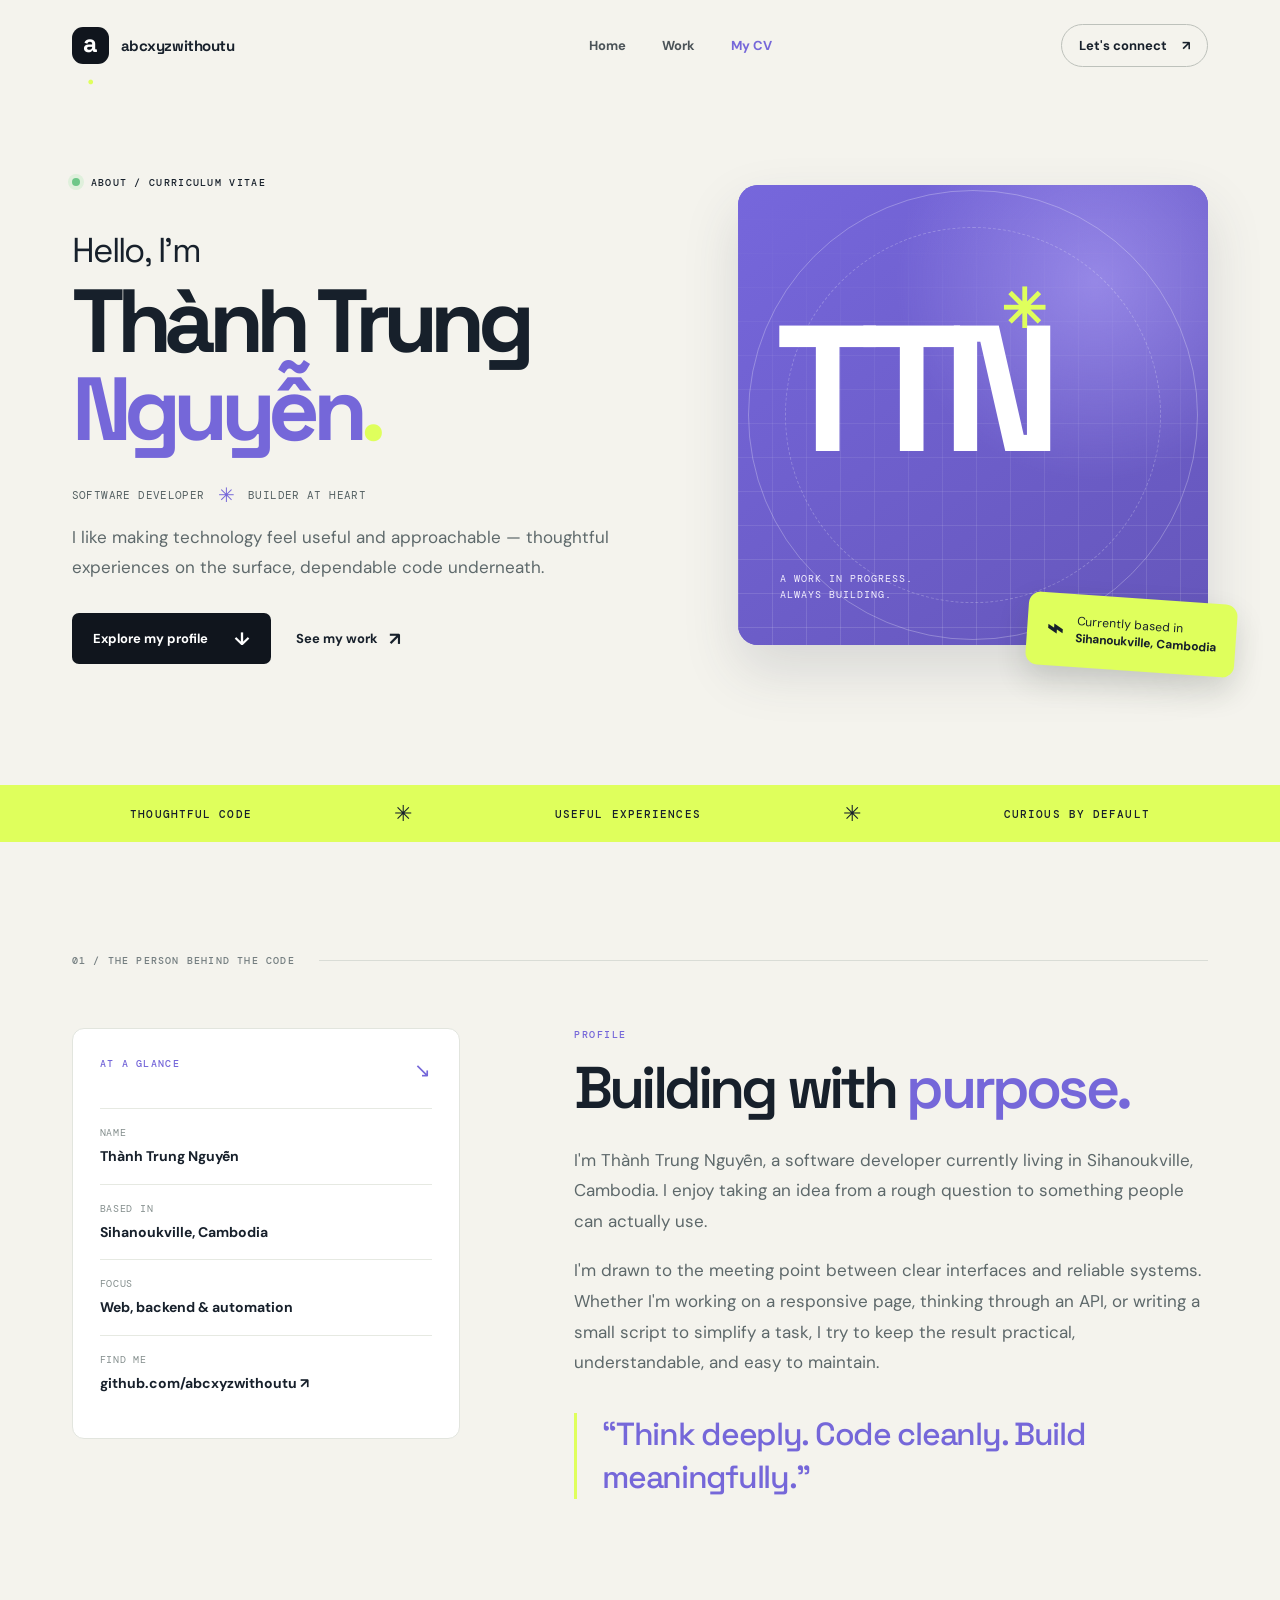
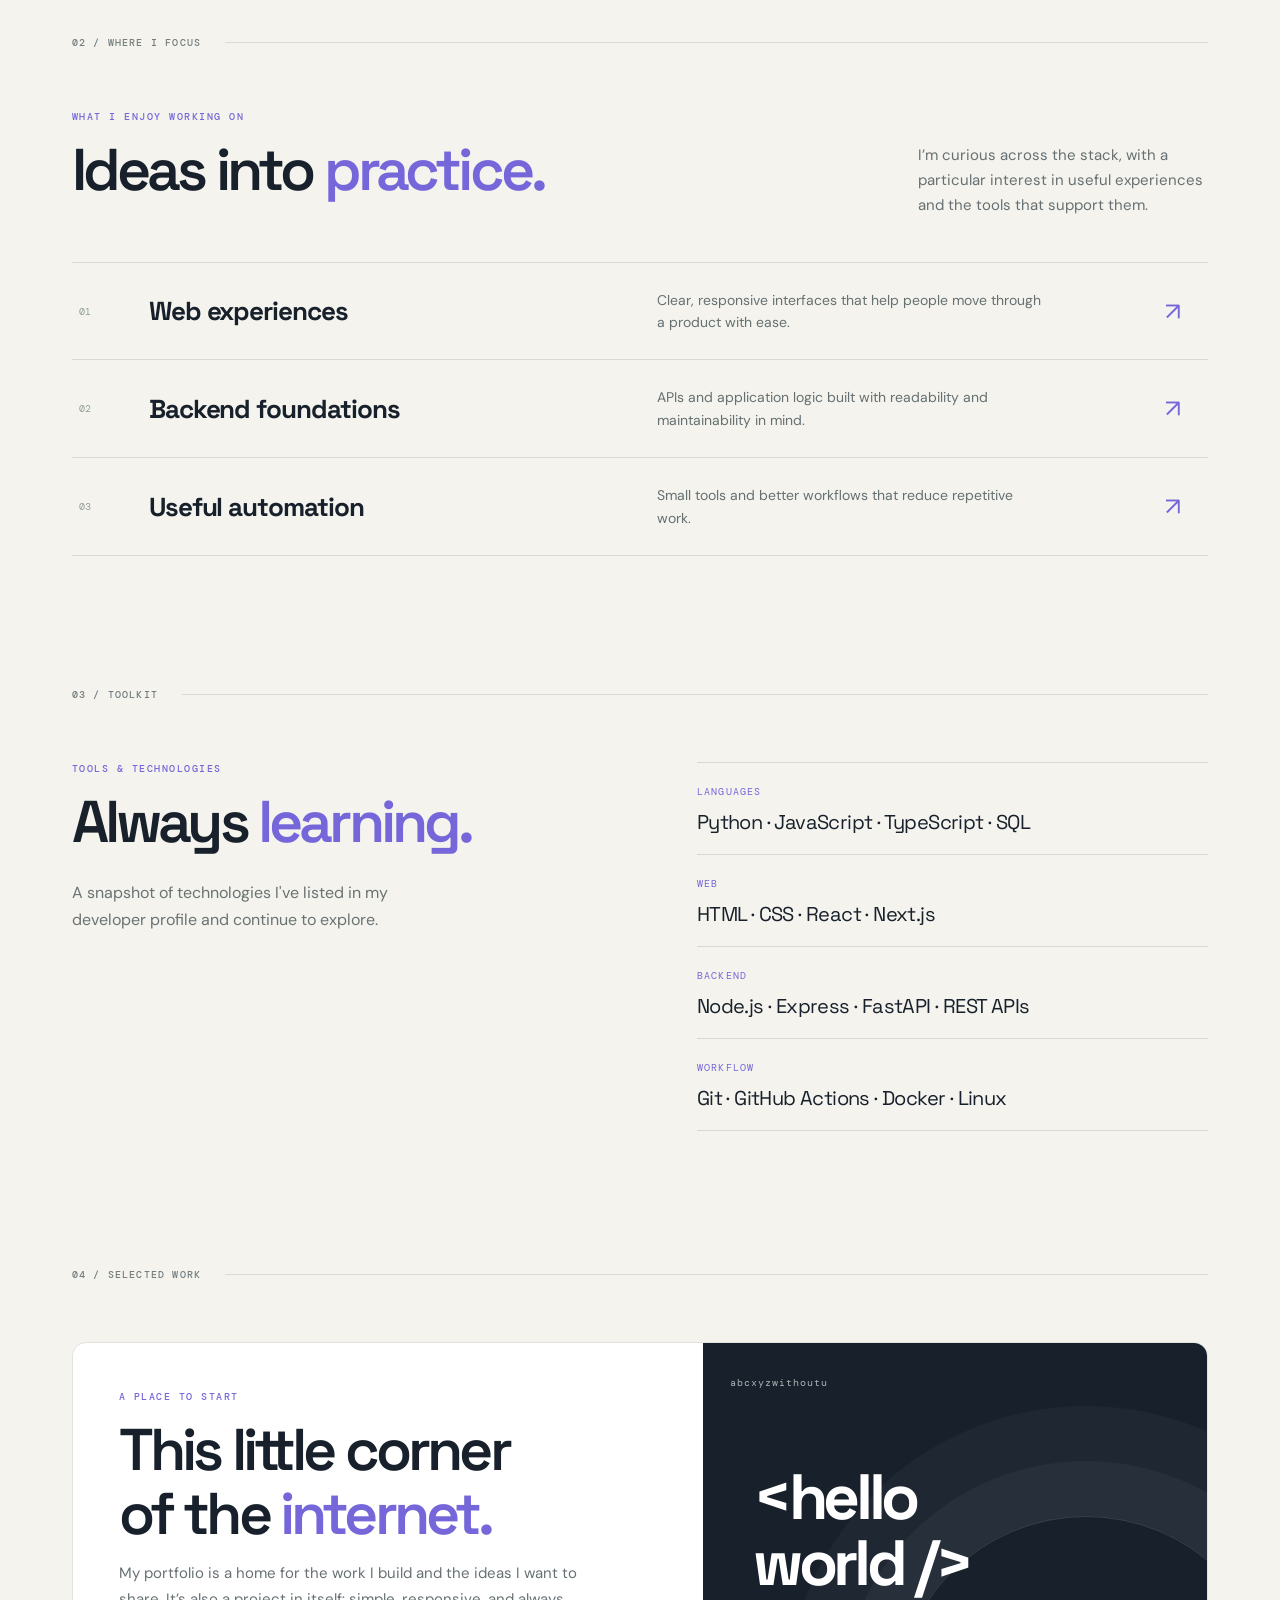
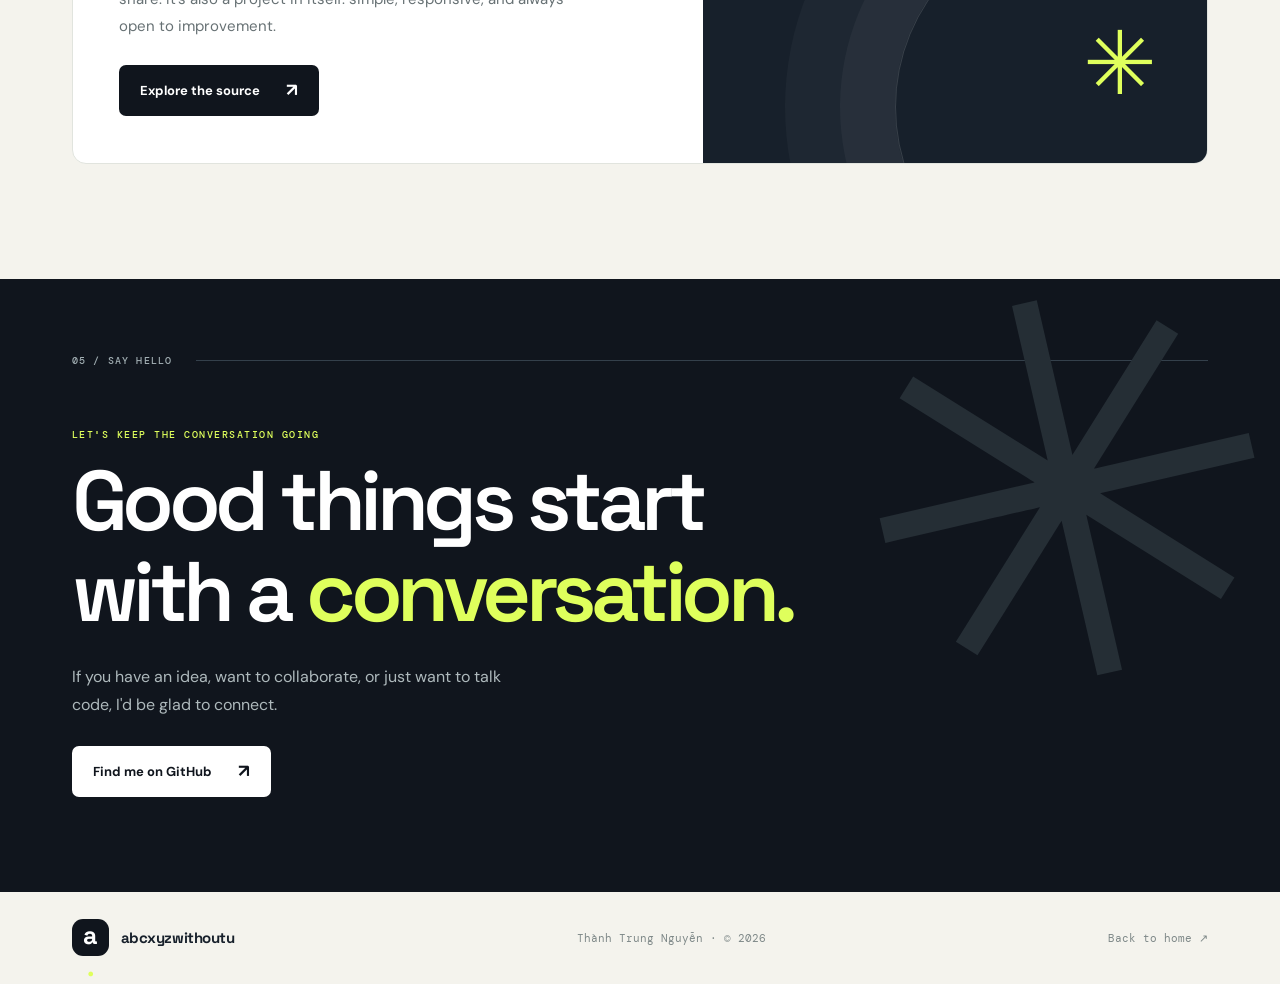
==== cv.html @ fd56ea02 "Add personal CV page for Thanh Trung Nguyen" ====
<!doctype html>
<html lang="en">
<head>
  <meta charset="utf-8">
  <meta name="viewport" content="width=device-width, initial-scale=1">
  <meta name="theme-color" content="#10151d">
  <meta name="description" content="Meet Thành Trung Nguyễn, a software developer based in Sihanoukville, Cambodia. Explore his profile, focus areas, and work.">
  <meta property="og:type" content="profile">
  <meta property="og:title" content="About & CV — Thành Trung Nguyễn">
  <meta property="og:description" content="Software developer based in Sihanoukville, Cambodia. Web, backend, and automation.">
  <meta property="og:url" content="https://abcxyzwithoutu.github.io/cv.html">
  <link rel="canonical" href="https://abcxyzwithoutu.github.io/cv.html">
  <link rel="icon" type="image/svg+xml" href="assets/favicon.svg">
  <link rel="preconnect" href="https://fonts.googleapis.com">
  <link rel="preconnect" href="https://fonts.gstatic.com" crossorigin>
  <link href="https://fonts.googleapis.com/css2?family=DM+Mono:wght@400;500&family=DM+Sans:wght@400;500;600;700&family=Space+Grotesk:wght@400;500;600;700&display=swap" rel="stylesheet">
  <link rel="stylesheet" href="styles.css">
  <title>About & CV — Thành Trung Nguyễn</title>
</head>
<body class="cv-page">
  <a class="skip-link" href="#main">Skip to content</a>
  <div class="page-shell">
    <header class="site-header">
      <a class="brand" href="index.html" aria-label="abcxyzwithoutu, back to home"><span class="brand-mark">a<span>.</span></span><span class="brand-name">abcxyzwithoutu</span></a>
      <nav class="desktop-nav" aria-label="Main navigation"><a href="index.html">Home</a><a href="index.html#work">Work</a><a href="cv.html" aria-current="page">My CV</a></nav>
      <a class="header-contact" href="https://github.com/abcxyzwithoutu" target="_blank" rel="noopener noreferrer">Let's connect <span aria-hidden="true">↗</span></a>
      <button class="menu-toggle" type="button" aria-label="Open menu" aria-expanded="false" aria-controls="mobile-nav"><span></span><span></span></button>
    </header>
    <nav class="mobile-nav" id="mobile-nav" aria-label="Mobile navigation" hidden><a href="index.html">Home</a><a href="index.html#work">Work</a><a href="cv.html" aria-current="page">My CV</a><a href="https://github.com/abcxyzwithoutu" target="_blank" rel="noopener noreferrer">GitHub ↗</a></nav>
    <main id="main">
      <section class="cv-hero" aria-labelledby="cv-title">
        <div class="cv-hero-inner">
          <div class="cv-intro">
            <p class="eyebrow"><span class="status-dot" aria-hidden="true"></span> ABOUT / CURRICULUM VITAE</p>
            <p class="cv-greeting">Hello, I'm</p>
            <h1 id="cv-title">Thành Trung<br><span>Nguyễn<span class="cv-period">.</span></span></h1>
            <p class="cv-role">Software developer <span aria-hidden="true">✳</span> Builder at heart</p>
            <p class="cv-lead">I like making technology feel useful and approachable — thoughtful experiences on the surface, dependable code underneath.</p>
            <div class="cv-hero-actions"><a class="button button-primary" href="#profile">Explore my profile <span aria-hidden="true">↓</span></a><a class="text-link" href="index.html#work">See my work <span aria-hidden="true">↗</span></a></div>
          </div>
          <div class="cv-portrait" aria-label="Graphic portrait card for Thành Trung Nguyễn" role="img">
            <div class="cv-portrait-grid"></div>
            <span class="cv-portrait-orbit"></span>
            <span class="cv-portrait-monogram">TTN<span>✳</span></span>
            <span class="cv-portrait-note">A WORK IN PROGRESS.<br>ALWAYS BUILDING.</span>
            <div class="cv-location-card"><span class="cv-location-pin" aria-hidden="true">⌁</span><span>Currently based in<br><strong>Sihanoukville, Cambodia</strong></span></div>
          </div>
        </div>
      </section>
      <div class="cv-strip"><span>THOUGHTFUL CODE</span><b>✳</b><span>USEFUL EXPERIENCES</span><b>✳</b><span>CURIOUS BY DEFAULT</span></div>
      <section class="cv-content section-wrap" id="profile">
        <div class="section-label"><span>01 / THE PERSON BEHIND THE CODE</span><span class="section-label-line"></span></div>
        <div class="cv-content-grid">
          <aside class="cv-sidebar" aria-label="Quick details">
            <div class="cv-sidebar-heading">AT A GLANCE <span>↘</span></div>
            <dl>
              <div><dt>Name</dt><dd>Thành Trung Nguyễn</dd></div>
              <div><dt>Based in</dt><dd>Sihanoukville, Cambodia</dd></div>
              <div><dt>Focus</dt><dd>Web, backend &amp; automation</dd></div>
              <div><dt>Find me</dt><dd><a href="https://github.com/abcxyzwithoutu" target="_blank" rel="noopener noreferrer">github.com/abcxyzwithoutu ↗</a></dd></div>
            </dl>
          </aside>
          <div class="cv-main">
            <p class="section-kicker">PROFILE</p>
            <h2>Building with <em>purpose.</em></h2>
            <p>I'm Thành Trung Nguyễn, a software developer currently living in Sihanoukville, Cambodia. I enjoy taking an idea from a rough question to something people can actually use.</p>
            <p>I'm drawn to the meeting point between clear interfaces and reliable systems. Whether I'm working on a responsive page, thinking through an API, or writing a small script to simplify a task, I try to keep the result practical, understandable, and easy to maintain.</p>
            <blockquote>“Think deeply. Code cleanly. Build meaningfully.”</blockquote>
          </div>
        </div>
      </section>
      <section class="cv-expertise section-wrap" aria-labelledby="cv-expertise-title">
        <div class="section-label"><span>02 / WHERE I FOCUS</span><span class="section-label-line"></span></div>
        <div class="cv-section-title"><div><p class="section-kicker">WHAT I ENJOY WORKING ON</p><h2 id="cv-expertise-title">Ideas into <em>practice.</em></h2></div><p>I’m curious across the stack, with a particular interest in useful experiences and the tools that support them.</p></div>
        <div class="cv-expertise-list">
          <div class="cv-expertise-row"><span class="cv-row-number">01</span><h3>Web experiences</h3><p>Clear, responsive interfaces that help people move through a product with ease.</p><span class="cv-row-icon" aria-hidden="true">↗</span></div>
          <div class="cv-expertise-row"><span class="cv-row-number">02</span><h3>Backend foundations</h3><p>APIs and application logic built with readability and maintainability in mind.</p><span class="cv-row-icon" aria-hidden="true">↗</span></div>
          <div class="cv-expertise-row"><span class="cv-row-number">03</span><h3>Useful automation</h3><p>Small tools and better workflows that reduce repetitive work.</p><span class="cv-row-icon" aria-hidden="true">↗</span></div>
        </div>
      </section>
      <section class="cv-toolkit section-wrap" aria-labelledby="cv-toolkit-title">
        <div class="section-label"><span>03 / TOOLKIT</span><span class="section-label-line"></span></div>
        <div class="cv-toolkit-grid"><div><p class="section-kicker">TOOLS & TECHNOLOGIES</p><h2 id="cv-toolkit-title">Always <em>learning.</em></h2><p class="cv-toolkit-intro">A snapshot of technologies I've listed in my developer profile and continue to explore.</p></div><div class="cv-tool-list"><div><span>LANGUAGES</span><p>Python · JavaScript · TypeScript · SQL</p></div><div><span>WEB</span><p>HTML · CSS · React · Next.js</p></div><div><span>BACKEND</span><p>Node.js · Express · FastAPI · REST APIs</p></div><div><span>WORKFLOW</span><p>Git · GitHub Actions · Docker · Linux</p></div></div></div>
      </section>
      <section class="cv-project section-wrap" aria-labelledby="cv-project-title">
        <div class="section-label"><span>04 / SELECTED WORK</span><span class="section-label-line"></span></div>
        <div class="cv-project-panel"><div><p class="section-kicker">A PLACE TO START</p><h2 id="cv-project-title">This little corner<br>of the <em>internet.</em></h2><p>My portfolio is a home for the work I build and the ideas I want to share. It’s also a project in itself: simple, responsive, and always open to improvement.</p><a class="button button-primary" href="https://github.com/abcxyzwithoutu/abcxyzwithoutu.github.io" target="_blank" rel="noopener noreferrer">Explore the source <span aria-hidden="true">↗</span></a></div><div class="cv-project-art" aria-hidden="true"><span>abcxyzwithoutu</span><strong>&lt;hello<br>world /&gt;</strong><i>✳</i></div></div>
      </section>
      <section class="contact" id="contact" aria-labelledby="contact-title"><div class="contact-inner"><div class="section-label"><span>05 / SAY HELLO</span><span class="section-label-line"></span></div><p class="section-kicker">LET'S KEEP THE CONVERSATION GOING</p><h2 id="contact-title">Good things start<br>with a <em>conversation.</em></h2><p>If you have an idea, want to collaborate, or just want to talk code, I'd be glad to connect.</p><a class="button button-light" href="https://github.com/abcxyzwithoutu" target="_blank" rel="noopener noreferrer">Find me on GitHub <span aria-hidden="true">↗</span></a><span class="contact-decoration" aria-hidden="true">✳</span></div></section>
    </main>
    <footer class="site-footer"><a class="brand" href="index.html"><span class="brand-mark">a<span>.</span></span><span class="brand-name">abcxyzwithoutu</span></a><span>Thành Trung Nguyễn · © <span id="year">2026</span></span><a href="index.html">Back to home ↗</a></footer>
  </div>
  <script src="script.js"></script>
</body>
</html>
---- styles.css ----
:root{--bg:#f4f3ed;--ink:#17202b;--muted:#626a70;--line:#d9dcd6;--lime:#dfff5c;--violet:#7567d9;--dark:#10151d;--sans:'DM Sans',sans-serif;--display:'Space Grotesk',sans-serif;--mono:'DM Mono',monospace}
*{box-sizing:border-box}html{scroll-behavior:smooth}body{margin:0;background:var(--bg);color:var(--ink);font-family:var(--sans);-webkit-font-smoothing:antialiased}a{color:inherit;text-decoration:none}button{font:inherit}::selection{background:var(--lime);color:var(--dark)}.skip-link{position:absolute;top:-80px;left:20px;background:var(--lime);padding:12px 18px;z-index:20}.skip-link:focus{top:12px}.page-shell{overflow:hidden}
.site-header,.site-footer{max-width:1440px;margin:auto;padding:0 5.6%;display:flex;align-items:center;justify-content:space-between}.site-header{height:90px;position:relative;z-index:10}.brand{display:inline-flex;gap:12px;align-items:center;font-family:var(--display);font-weight:700;white-space:nowrap}.brand-mark{display:grid;place-items:center;width:37px;height:37px;border-radius:11px;background:var(--dark);color:white;font-size:25px;letter-spacing:-3px;padding-right:3px}.brand-mark span{color:var(--lime)}.brand-name{font-size:15px;letter-spacing:-.03em}.desktop-nav{display:flex;gap:36px;margin-left:65px}.desktop-nav a,.header-contact{font-size:13px;font-weight:700}.desktop-nav a{color:#4b5358;transition:color .2s}.desktop-nav a:hover,.text-link:hover,.inline-link:hover{color:var(--violet)}.header-contact{padding:12px 17px;border:1px solid #bdc1bb;border-radius:100px;transition:background .2s,color .2s,border-color .2s}.header-contact:hover{background:var(--dark);border-color:var(--dark);color:#fff}.header-contact span{margin-left:12px}.menu-toggle,.mobile-nav{display:none}
.hero{max-width:1440px;min-height:658px;margin:auto;padding:62px 5.6% 76px;display:grid;grid-template-columns:1.05fr .95fr;align-items:center;gap:20px}.hero-copy{position:relative;z-index:2}.eyebrow,.section-kicker,.section-label,.art-label,.project-info-top,.project-meta,.preview-caption,.focus-top,.card-tags,.work-footer,.site-footer,.hero-footnote{font-family:var(--mono)}.eyebrow{display:flex;align-items:center;gap:11px;font-size:10px;letter-spacing:.13em;font-weight:500}.status-dot{width:8px;height:8px;background:#6ec788;border-radius:50%;box-shadow:0 0 0 4px #dff0dc}.eyebrow-divider{color:#9ba39b}.hero h1{font-family:var(--display);font-size:clamp(64px,6.6vw,104px);line-height:1.03;letter-spacing:-.075em;margin:29px 0;font-weight:700;white-space:nowrap}.highlight{position:relative;display:inline-block;z-index:0}.highlight:before{content:'';position:absolute;left:-7px;right:-5px;bottom:6px;height:41%;background:var(--lime);z-index:-1;transform:rotate(-1.5deg)}.asterisk{font-size:.36em;color:var(--violet);vertical-align:top;display:inline-block;transform:translate(11px,-6px)}.hero-description{font-size:17px;line-height:1.7;color:#606a70;max-width:530px;margin:0}.hero-description strong{color:var(--ink)}.hero-actions{display:flex;align-items:center;gap:28px;margin-top:33px}.button{display:inline-flex;align-items:center;justify-content:space-between;gap:26px;border-radius:7px;padding:17px 21px;font-size:13px;font-weight:700;transition:transform .2s,background .2s}.button:hover{transform:translateY(-3px)}.button-primary{background:var(--dark);color:#fff}.button-primary:hover{background:#303a46}.button span,.text-link span,.inline-link span{font-size:18px;line-height:0}.text-link,.inline-link{font-size:13px;font-weight:700;display:inline-flex;align-items:center;gap:11px;transition:color .2s}.hero-footnote{display:flex;align-items:center;gap:15px;color:#8b9394;font-size:10px;letter-spacing:.02em;margin-top:75px}.hero-footnote .line{width:33px;height:1px;background:#aab0aa}
.hero-art{height:520px;position:relative;display:grid;place-items:center}.hero-art:before{content:'';position:absolute;width:456px;height:456px;border-radius:50%;background:#e8ebe5;left:50%;top:49%;transform:translate(-50%,-50%)}.orbit{position:absolute;border:1px solid #d4d9d3;border-radius:50%;left:50%;top:49%;transform:translate(-50%,-50%)}.orbit-one{width:520px;height:520px}.orbit-two{width:620px;height:620px;border-style:dashed;opacity:.55}.art-label{position:absolute;font-size:9px;letter-spacing:.15em;color:#79817d;z-index:1}.art-label-top{top:27px;right:34px}.art-label-bottom{bottom:27px;left:58px}.code-window{position:relative;z-index:2;width:min(100%,480px);border-radius:14px;background:#18212c;box-shadow:0 26px 50px #24302e26,0 3px 8px #24302e16;transform:rotate(-3deg);overflow:hidden;border:1px solid #2e3a47}.window-bar{height:43px;border-bottom:1px solid #303b46;display:flex;align-items:center;justify-content:space-between;color:#778896;font-family:var(--mono);font-size:10px;padding:0 17px}.window-dots{display:flex;gap:5px}.window-dots i{width:6px;height:6px;border-radius:50%;background:#6a7781}.window-dots i:first-child{background:#e37670}.window-dots i:nth-child(2){background:#dcb960}.window-dots i:last-child{background:#76bf88}.window-symbol{font-size:14px}.code-lines{font-family:var(--mono);font-size:12px;line-height:2.3;color:#d4dbe4;padding:23px 18px 29px;white-space:nowrap}.line-no{color:#667480;display:inline-block;width:38px}.code-purple{color:#b4a5ff}.code-green{color:#d4ef8c}.cursor{display:inline-block;width:6px;height:14px;margin-left:5px;background:var(--lime);vertical-align:-3px;animation:blink 1s step-end infinite}@keyframes blink{50%{opacity:0}}.window-footer{height:35px;background:#202d3a;color:#8295a0;font-family:var(--mono);font-size:9px;padding:0 16px;display:flex;justify-content:space-between;align-items:center}.window-footer span:first-child{color:#a6d1ab}.floating-card{position:absolute;z-index:3;right:-12px;bottom:74px;background:var(--lime);border-radius:11px;padding:15px 20px;box-shadow:0 12px 28px #28352a22;display:flex;align-items:center;gap:12px;font-size:12px;line-height:1.35;transform:rotate(6deg)}.floating-icon{font-size:30px}
.ticker{background:var(--lime);border-top:1px solid #d0e858;border-bottom:1px solid #d0e858;overflow:hidden}.ticker-track{height:56px;min-width:max-content;display:flex;align-items:center;justify-content:space-around;gap:35px;padding:0 22px;animation:marquee 35s linear infinite;font-family:var(--mono);font-size:12px;font-weight:500;letter-spacing:.09em}.ticker b{font-size:24px;font-weight:400}@keyframes marquee{to{transform:translateX(-30%)}}
.section-wrap{max-width:1440px;margin:auto;padding:112px 5.6%}.section-label{display:flex;align-items:center;gap:24px;color:#747e80;font-size:10px;letter-spacing:.12em;font-weight:500;margin-bottom:61px}.section-label-line{height:1px;background:var(--line);flex:1}.section-kicker{font-size:10px;letter-spacing:.15em;color:#7567d9;font-weight:500;margin:0 0 15px}.section-wrap h2,.contact h2{font-family:var(--display);font-size:clamp(46px,5vw,74px);letter-spacing:-.065em;line-height:1.08;margin:0;font-weight:600}.section-wrap h2 em,.contact h2 em{font-style:normal;color:var(--violet)}.about-grid{display:grid;grid-template-columns:1fr 1fr;gap:60px}.about-body{padding-top:14px;max-width:505px}.about-body p{color:#5d686a;font-size:17px;line-height:1.8;margin:0 0 21px}.about-body .inline-link{margin-top:15px;border-bottom:1px solid #4d5558;padding-bottom:6px}
.focus{padding-top:46px}.section-heading{display:flex;justify-content:space-between;align-items:end;gap:40px;margin-bottom:41px}.section-heading>p{font-size:15px;line-height:1.7;color:#657073;max-width:275px;margin:0 4px 6px}.focus-grid{display:grid;grid-template-columns:repeat(3,1fr);gap:16px}.focus-card{min-height:294px;background:#fff;border:1px solid #e2e5de;border-radius:12px;padding:24px;display:flex;flex-direction:column;transition:transform .25s,box-shadow .25s}.focus-card:hover{transform:translateY(-5px);box-shadow:0 16px 35px #202c2512}.focus-top{display:flex;justify-content:space-between;align-items:center;color:#929b9b;font-size:11px}.card-symbol{font-family:var(--display);color:var(--violet);font-size:30px;font-weight:500}.focus-card h3{font-family:var(--display);font-size:24px;letter-spacing:-.045em;margin:36px 0 11px}.focus-card p{color:#657072;line-height:1.65;font-size:14px;margin:0}.card-tags{display:flex;flex-wrap:wrap;gap:6px;margin-top:auto;padding-top:24px}.card-tags span{border:1px solid #e0e4dd;border-radius:100px;padding:6px 9px;font-size:9px;color:#606a69}
.work{padding-top:40px;padding-bottom:120px}.project-card{display:grid;grid-template-columns:1fr 1fr;min-height:360px;border:1px solid #dce0d8;border-radius:13px;overflow:hidden;background:#fff;transition:box-shadow .25s,transform .25s}.project-card:hover{box-shadow:0 20px 45px #202c2518;transform:translateY(-4px)}.project-preview{position:relative;overflow:hidden;background:#7567d9;color:#fff;padding:32px;min-height:360px}.preview-grid{position:absolute;inset:0;background-image:linear-gradient(#ffffff22 1px,transparent 1px),linear-gradient(90deg,#ffffff22 1px,transparent 1px);background-size:35px 35px;mask-image:linear-gradient(to right,transparent,#000)}.preview-mini-brand{position:relative;font-family:var(--display);font-weight:700;font-size:31px;letter-spacing:-.12em}.preview-title{position:absolute;left:9%;top:29%;font-family:var(--display);font-size:clamp(44px,5vw,72px);font-weight:700;letter-spacing:-.075em;line-height:.99}.preview-title i{font-style:normal;color:var(--lime)}.preview-caption{position:absolute;bottom:30px;left:32px;font-size:9px;letter-spacing:.15em}.preview-star{position:absolute;right:10%;bottom:19%;font-size:115px;color:#e9ff6f;transform:rotate(-18deg)}.project-info{padding:32px 36px;display:flex;flex-direction:column;justify-content:space-between}.project-info-top{display:flex;justify-content:space-between;align-items:center;font-size:10px;letter-spacing:.12em;color:#7a8686}.project-arrow{width:38px;height:38px;border-radius:50%;border:1px solid #d9ded7;display:grid;place-items:center;color:var(--ink);font-family:var(--sans);font-size:20px;transition:background .2s}.project-card:hover .project-arrow{background:var(--lime)}.project-info h3{font-family:var(--display);font-size:39px;letter-spacing:-.055em;margin:0 0 10px}.project-info p{font-size:15px;color:#667072;line-height:1.7;max-width:315px;margin:0}.project-meta{display:flex;flex-wrap:wrap;gap:15px;font-size:9px;color:#7f8a87;letter-spacing:.05em}.work-footer{display:flex;justify-content:space-between;align-items:center;padding-top:23px;color:#838d8a;font-size:11px}.work-footer .inline-link{font-family:var(--sans);font-size:13px;color:var(--ink)}
.contact{background:var(--dark);color:#fff;overflow:hidden}.contact-inner{position:relative;max-width:1440px;margin:auto;padding:75px 5.6% 95px}.contact .section-label{color:#a1aeb2}.contact .section-label-line{background:#34404b}.contact .section-kicker{color:var(--lime)}.contact h2{position:relative;z-index:1;font-size:clamp(55px,6.6vw,92px)}.contact h2 em{color:var(--lime)}.contact p:not(.section-kicker){position:relative;z-index:1;color:#aeb9bc;font-size:16px;line-height:1.7;max-width:470px;margin:25px 0 28px}.button-light{position:relative;z-index:1;background:#fff;color:var(--dark)}.button-light:hover{background:var(--lime)}.contact-decoration{position:absolute;color:#252e35;font-size:520px;right:-8px;top:-39px;line-height:1;transform:rotate(-13deg);pointer-events:none}.site-footer{min-height:92px;gap:20px}.site-footer>span,.site-footer>a:last-child{font-size:11px;color:#7e8888}.site-footer>a:last-child:hover{color:var(--violet)}
@media(max-width:1100px){.hero h1{font-size:clamp(56px,6.3vw,82px)}.hero-art{transform:scale(.88);transform-origin:center}.floating-card{right:-30px}.code-lines{font-size:11px}}
@media(max-width:800px){.site-header{height:72px}.desktop-nav,.header-contact{display:none}.menu-toggle{display:flex;width:42px;height:42px;align-items:center;justify-content:center;flex-direction:column;gap:5px;background:var(--dark);border:0;border-radius:8px;cursor:pointer}.menu-toggle span{height:2px;width:18px;background:#fff}.mobile-nav:not([hidden]){display:flex;position:absolute;top:72px;left:0;right:0;z-index:9;background:var(--bg);padding:18px 5.6% 28px;flex-direction:column;gap:20px;box-shadow:0 18px 25px #1a243319}.mobile-nav a{font-weight:700}.hero{grid-template-columns:1fr;min-height:0;padding-top:60px;padding-bottom:36px}.hero h1{font-size:clamp(59px,10vw,85px)}.hero-footnote{margin-top:48px}.hero-art{height:470px;transform:scale(.9)}.about-grid{gap:30px}.section-wrap{padding-top:83px;padding-bottom:83px}.focus,.work{padding-top:30px}.focus-grid{gap:10px}.focus-card{padding:20px}.focus-card h3{font-size:21px}.project-preview{min-height:330px}.project-card{min-height:330px}.project-info{padding:26px}.preview-title{font-size:clamp(40px,6vw,60px)}.site-footer .brand-name{display:none}}
@media(max-width:620px){.site-header,.site-footer{padding-left:6%;padding-right:6%}.hero{padding:50px 6% 24px}.hero h1{font-size:clamp(48px,12.5vw,73px);white-space:normal}.hero-description{font-size:16px}.hero-actions{gap:18px;flex-wrap:wrap}.hero-art{height:380px;transform:scale(.75);margin:-28px 0 -45px}.art-label-top{top:7px}.art-label-bottom{bottom:5px}.code-window{min-width:400px}.floating-card{right:-30px;bottom:35px}.ticker-track{height:50px;font-size:10px}.section-wrap{padding:73px 6%}.section-label{margin-bottom:40px}.section-wrap h2,.contact h2{font-size:clamp(44px,11vw,64px)}.about-grid{grid-template-columns:1fr;gap:23px}.about-body{padding-top:0}.about-body p{font-size:16px}.section-heading{display:block;margin-bottom:28px}.section-heading>p{margin-top:23px;max-width:360px}.focus-grid{grid-template-columns:1fr}.focus-card{min-height:225px}.focus-card h3{margin-top:24px}.project-card{grid-template-columns:1fr}.project-preview{min-height:265px}.preview-title{top:25%;font-size:59px}.preview-star{font-size:90px}.project-info{min-height:262px}.project-info h3{font-size:34px}.work-footer{align-items:flex-start;flex-direction:column;gap:15px;line-height:1.6}.contact-inner{padding:70px 6% 80px}.contact-decoration{font-size:340px;right:-100px;top:95px}.contact p:not(.section-kicker){font-size:15px}.site-footer{min-height:82px}.site-footer>span{font-size:10px}.site-footer>a:last-child{font-size:10px}}
@media(prefers-reduced-motion:reduce){html{scroll-behavior:auto}.ticker-track,.cursor{animation:none}.button,.focus-card,.project-card{transition:none}}
.hero-handle{color:#81898b;font-size:.9em}.desktop-nav [aria-current="page"]{color:var(--violet)}
.cv-hero{max-width:1440px;margin:auto;padding:60px 5.6% 105px}.cv-hero-inner{display:grid;grid-template-columns:1.1fr .9fr;align-items:center;gap:8%;min-height:530px}.cv-greeting{font-family:var(--display);font-size:clamp(23px,2.7vw,38px);letter-spacing:-.045em;margin:39px 0 5px}.cv-intro h1{font-family:var(--display);font-size:clamp(70px,7vw,108px);line-height:.99;letter-spacing:-.085em;margin:0;font-weight:700}.cv-intro h1>span{color:var(--violet)}.cv-period{color:var(--lime)}.cv-role{display:flex;align-items:center;gap:13px;margin:28px 0 15px;font-family:var(--mono);font-size:11px;letter-spacing:.035em;text-transform:uppercase;color:#556163}.cv-role span{color:var(--violet);font-size:20px}.cv-lead{color:#5e696b;font-size:17px;line-height:1.75;max-width:560px;margin:0}.cv-hero-actions{display:flex;align-items:center;gap:25px;margin-top:31px}
.cv-portrait{position:relative;min-height:460px;border-radius:20px;background:#7567d9;overflow:visible;box-shadow:0 25px 55px #353b5026;isolation:isolate}.cv-portrait:before{content:'';position:absolute;inset:0;border-radius:20px;background:radial-gradient(circle at 76% 21%,#b8aafc88,transparent 39%),linear-gradient(145deg,#7667dc,#6556ba);z-index:-2}.cv-portrait-grid{position:absolute;inset:0;border-radius:20px;overflow:hidden;background-image:linear-gradient(#ffffff22 1px,transparent 1px),linear-gradient(90deg,#ffffff22 1px,transparent 1px);background-size:34px 34px;mask-image:linear-gradient(to bottom,transparent,#000)}.cv-portrait-orbit{position:absolute;width:450px;height:450px;border:1px solid #ffffff44;border-radius:50%;top:50%;left:50%;transform:translate(-50%,-50%)}.cv-portrait-orbit:after{content:'';position:absolute;inset:36px;border:1px dashed #ffffff3a;border-radius:50%}.cv-portrait-monogram{position:absolute;left:8%;top:25%;font-family:var(--display);font-size:clamp(110px,14vw,190px);font-weight:700;letter-spacing:-.12em;color:#fff;line-height:1}.cv-portrait-monogram span{position:absolute;color:var(--lime);font-size:.3em;right:-.1em;top:-.32em;letter-spacing:0}.cv-portrait-note{position:absolute;left:9%;bottom:42px;font-family:var(--mono);color:#f5f1ff;font-size:10px;line-height:1.6;letter-spacing:.1em}.cv-location-card{position:absolute;right:-28px;bottom:-26px;display:flex;align-items:center;gap:13px;background:var(--lime);border-radius:12px;padding:16px 19px;box-shadow:0 14px 30px #25302529;font-size:12px;line-height:1.45;transform:rotate(4deg)}.cv-location-pin{font-size:28px;font-weight:700}
.cv-strip{display:flex;align-items:center;justify-content:space-around;gap:25px;min-height:57px;padding:10px 5.6%;background:var(--lime);font-family:var(--mono);font-size:11px;font-weight:500;letter-spacing:.1em;white-space:nowrap}.cv-strip b{font-size:22px;font-weight:400}.cv-content-grid{display:grid;grid-template-columns:.38fr .62fr;gap:10%}.cv-sidebar{background:#fff;border:1px solid #e2e5de;border-radius:12px;padding:28px 27px;height:max-content}.cv-sidebar-heading{display:flex;justify-content:space-between;color:var(--violet);font-family:var(--mono);font-size:10px;letter-spacing:.13em;font-weight:500;margin-bottom:25px}.cv-sidebar-heading span{font-size:20px}.cv-sidebar dl{margin:0}.cv-sidebar dl>div{padding:17px 0;border-top:1px solid #e6e9e2}.cv-sidebar dt{font-family:var(--mono);font-size:10px;color:#858f8e;letter-spacing:.07em;text-transform:uppercase;margin-bottom:8px}.cv-sidebar dd{margin:0;font-size:14px;font-weight:700;line-height:1.4;overflow-wrap:anywhere}.cv-sidebar dd a:hover{color:var(--violet)}.cv-main h2,.cv-section-title h2,.cv-toolkit h2,.cv-project h2{font-family:var(--display);font-size:clamp(43px,4.6vw,68px);letter-spacing:-.065em;line-height:1.08;margin:0 0 25px;font-weight:600}.cv-main h2 em,.cv-section-title h2 em,.cv-toolkit h2 em,.cv-project h2 em{font-style:normal;color:var(--violet)}.cv-main>p:not(.section-kicker){color:#5d686a;font-size:17px;line-height:1.8;margin:0 0 19px}.cv-main blockquote{font-family:var(--display);font-size:clamp(22px,2.5vw,32px);font-weight:500;letter-spacing:-.04em;line-height:1.35;color:var(--violet);border-left:3px solid var(--lime);margin:35px 0 0;padding-left:25px}
.cv-expertise{padding-top:25px}.cv-section-title{display:flex;justify-content:space-between;align-items:end;gap:35px;margin-bottom:35px}.cv-section-title>p{max-width:290px;color:#667072;line-height:1.65;font-size:15px;margin:0 0 9px}.cv-expertise-list{border-top:1px solid #d6dad3}.cv-expertise-row{display:grid;grid-template-columns:50px 1fr 1fr 36px;align-items:center;gap:20px;padding:26px 7px;border-bottom:1px solid #d6dad3}.cv-row-number{font-family:var(--mono);font-size:10px;color:#929d9b}.cv-expertise-row h3{font-family:var(--display);font-size:26px;letter-spacing:-.04em;margin:0}.cv-expertise-row p{color:#657072;font-size:14px;line-height:1.6;max-width:390px;margin:0}.cv-row-icon{color:var(--violet);font-size:25px}
.cv-toolkit{padding-top:20px}.cv-toolkit-grid{display:grid;grid-template-columns:1fr 1fr;gap:10%}.cv-toolkit-intro{color:#697373;font-size:16px;line-height:1.7;max-width:380px;margin:0}.cv-tool-list{border-top:1px solid #d6dad3}.cv-tool-list>div{padding:16px 0 18px;border-bottom:1px solid #d6dad3}.cv-tool-list span{font-family:var(--mono);color:var(--violet);font-size:10px;letter-spacing:.12em}.cv-tool-list p{font-family:var(--display);font-size:20px;line-height:1.4;letter-spacing:-.03em;margin:8px 0 0}
.cv-project{padding-top:25px;padding-bottom:115px}.cv-project-panel{display:grid;grid-template-columns:1fr .8fr;overflow:hidden;background:#fff;border:1px solid #e1e4de;border-radius:14px}.cv-project-panel>div:first-child{padding:47px 46px;display:flex;flex-direction:column;align-items:flex-start;justify-content:center}.cv-project-panel h2{margin-bottom:15px}.cv-project-panel p:not(.section-kicker){font-size:15px;color:#677174;line-height:1.75;max-width:465px;margin:0 0 26px}.cv-project-art{min-height:360px;position:relative;background:#17202b;color:#fff;overflow:hidden;padding:27px}.cv-project-art:before{content:'';position:absolute;width:380px;height:380px;border:1px solid #ffffff24;border-radius:50%;right:-70px;bottom:-135px;box-shadow:0 0 0 55px #ffffff0a,0 0 0 110px #ffffff08}.cv-project-art>span{font-family:var(--mono);font-size:10px;letter-spacing:.1em;color:#a9b5b5}.cv-project-art strong{position:absolute;left:10%;top:29%;font-family:var(--display);font-size:clamp(48px,5vw,76px);letter-spacing:-.07em;line-height:1.03}.cv-project-art i{position:absolute;right:10%;bottom:10%;font-style:normal;font-size:88px;color:var(--lime)}
@media(max-width:900px){.cv-hero-inner{gap:5%}.cv-intro h1{font-size:clamp(60px,7vw,85px)}.cv-portrait{min-height:390px}.cv-portrait-monogram{font-size:110px}.cv-content-grid{gap:6%}.cv-expertise-row{grid-template-columns:35px 1fr 1fr 25px}.cv-expertise-row h3{font-size:22px}}
@media(max-width:680px){.cv-hero{padding:45px 6% 70px}.cv-hero-inner{grid-template-columns:1fr;gap:65px}.cv-greeting{font-size:27px;margin-top:34px}.cv-intro h1{font-size:clamp(62px,14vw,89px)}.cv-role{font-size:10px;flex-wrap:wrap}.cv-lead{font-size:16px}.cv-hero-actions{gap:18px;flex-wrap:wrap}.cv-portrait{min-height:360px;margin-right:15px}.cv-portrait-monogram{font-size:clamp(120px,31vw,180px)}.cv-location-card{right:-16px;bottom:-25px}.cv-strip{gap:17px;overflow:hidden;justify-content:flex-start;font-size:10px}.cv-content-grid,.cv-toolkit-grid,.cv-project-panel{grid-template-columns:1fr;gap:35px}.cv-content .section-label{margin-bottom:34px}.cv-sidebar{order:2}.cv-main{order:1}.cv-main>p:not(.section-kicker){font-size:16px}.cv-section-title{display:block}.cv-section-title>p{margin:20px 0 0}.cv-expertise-row{grid-template-columns:27px 1fr 20px;gap:12px;align-items:start}.cv-expertise-row h3{font-size:23px}.cv-expertise-row p{grid-column:2;grid-row:2}.cv-row-icon{grid-column:3;grid-row:1}.cv-toolkit-grid{gap:30px}.cv-project-panel>div:first-child{padding:33px 27px}.cv-project-art{min-height:280px}.cv-project-art strong{font-size:58px}.cv-project-art i{font-size:65px}}
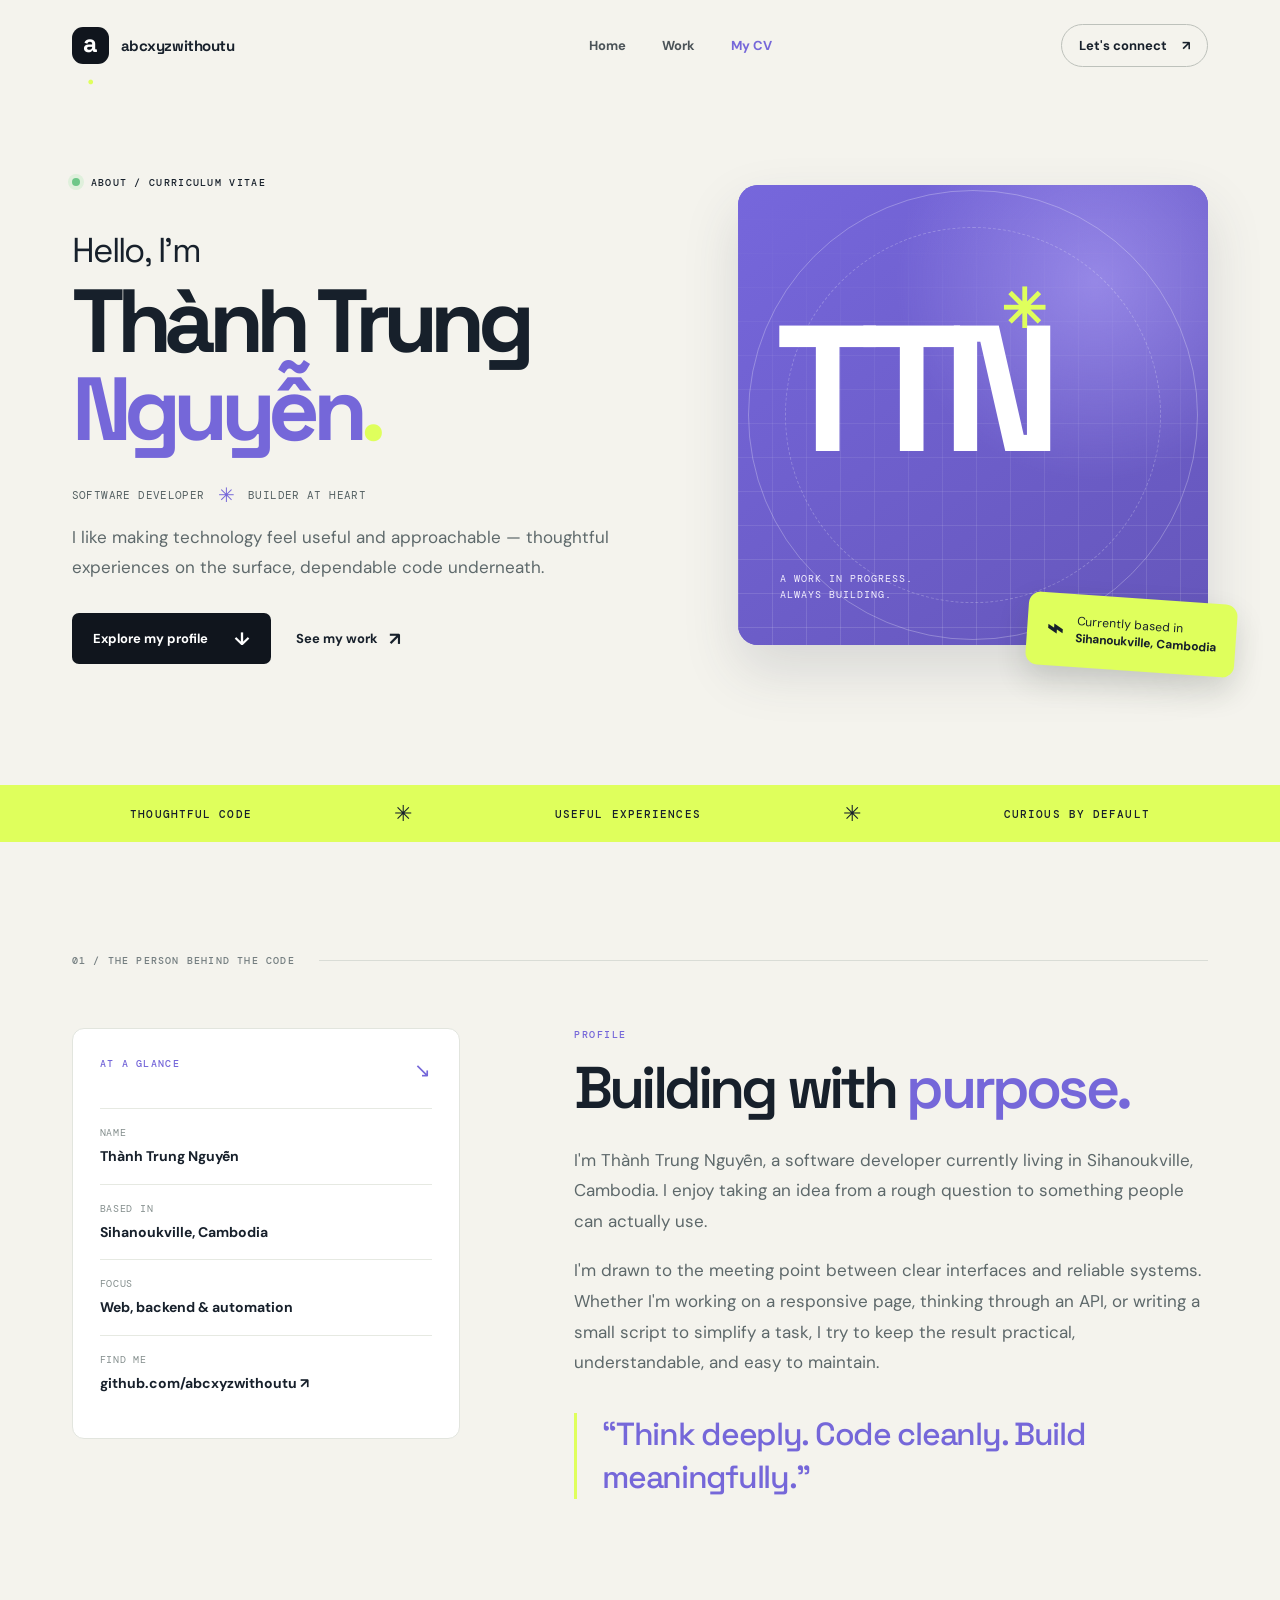
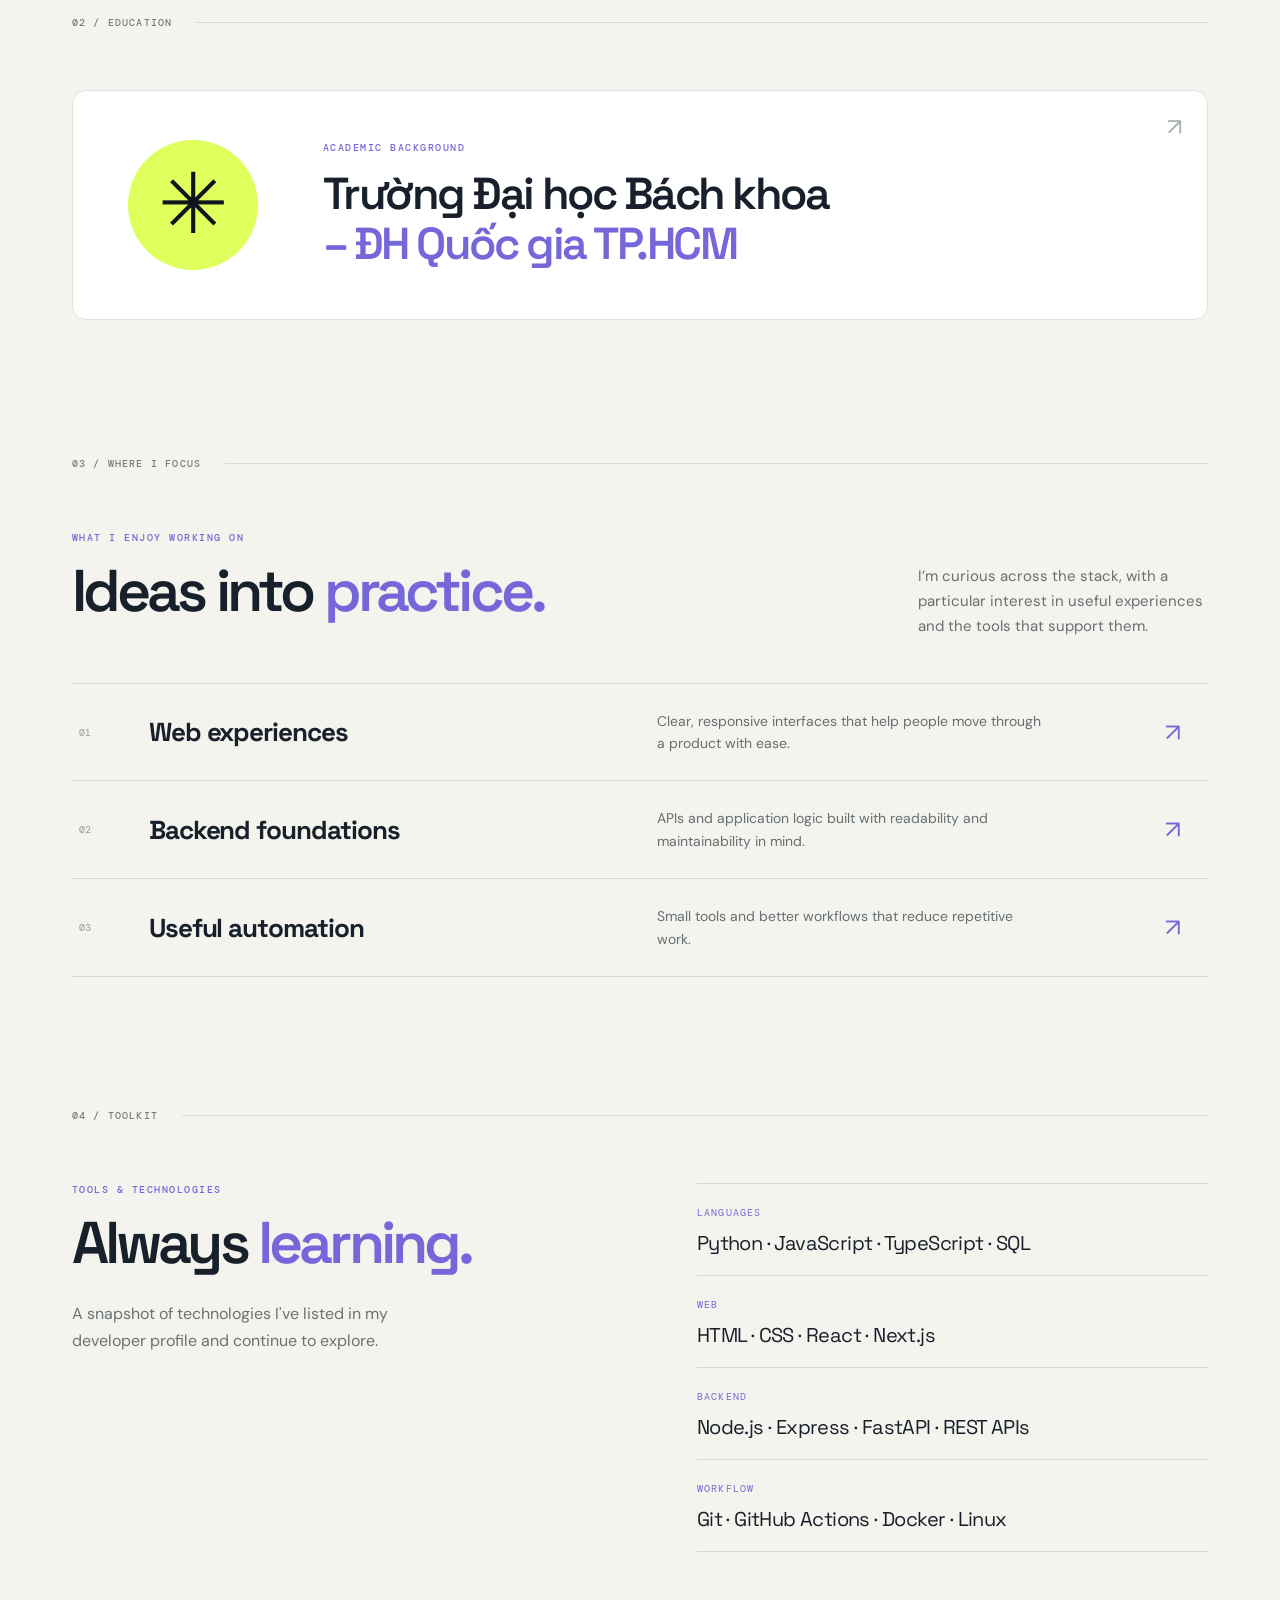
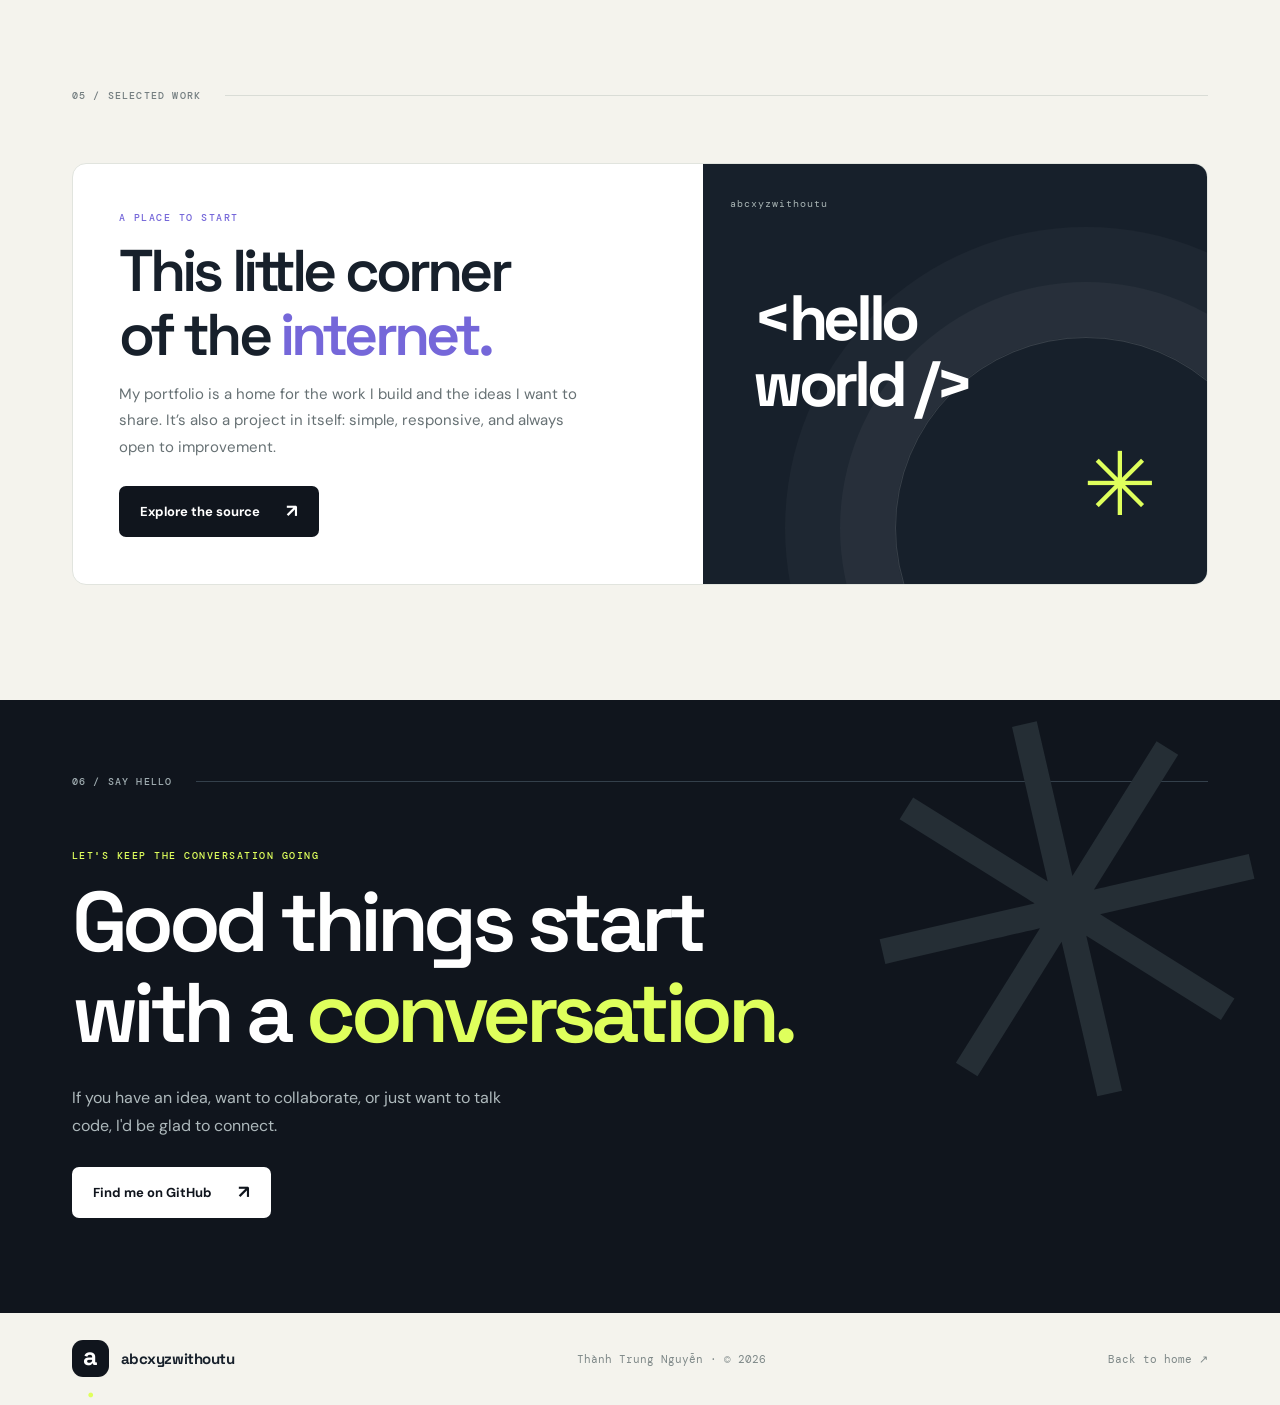
==== commit 63072b08: "Add university to CV" ====
--- a/cv.html
+++ b/cv.html
@@ -69,8 +69,16 @@
           </div>
         </div>
       </section>
+      <section class="cv-education section-wrap" aria-labelledby="cv-education-title">
+        <div class="section-label"><span>02 / EDUCATION</span><span class="section-label-line"></span></div>
+        <div class="cv-education-card">
+          <div class="cv-education-symbol" aria-hidden="true">✳</div>
+          <div><p class="section-kicker">ACADEMIC BACKGROUND</p><h2 id="cv-education-title">Trường Đại học Bách khoa <br><em>– ĐH Quốc gia TP.HCM</em></h2></div>
+          <span class="cv-education-corner" aria-hidden="true">↗</span>
+        </div>
+      </section>
       <section class="cv-expertise section-wrap" aria-labelledby="cv-expertise-title">
-        <div class="section-label"><span>02 / WHERE I FOCUS</span><span class="section-label-line"></span></div>
+        <div class="section-label"><span>03 / WHERE I FOCUS</span><span class="section-label-line"></span></div>
         <div class="cv-section-title"><div><p class="section-kicker">WHAT I ENJOY WORKING ON</p><h2 id="cv-expertise-title">Ideas into <em>practice.</em></h2></div><p>I’m curious across the stack, with a particular interest in useful experiences and the tools that support them.</p></div>
         <div class="cv-expertise-list">
           <div class="cv-expertise-row"><span class="cv-row-number">01</span><h3>Web experiences</h3><p>Clear, responsive interfaces that help people move through a product with ease.</p><span class="cv-row-icon" aria-hidden="true">↗</span></div>
@@ -79,14 +87,14 @@
         </div>
       </section>
       <section class="cv-toolkit section-wrap" aria-labelledby="cv-toolkit-title">
-        <div class="section-label"><span>03 / TOOLKIT</span><span class="section-label-line"></span></div>
+        <div class="section-label"><span>04 / TOOLKIT</span><span class="section-label-line"></span></div>
         <div class="cv-toolkit-grid"><div><p class="section-kicker">TOOLS & TECHNOLOGIES</p><h2 id="cv-toolkit-title">Always <em>learning.</em></h2><p class="cv-toolkit-intro">A snapshot of technologies I've listed in my developer profile and continue to explore.</p></div><div class="cv-tool-list"><div><span>LANGUAGES</span><p>Python · JavaScript · TypeScript · SQL</p></div><div><span>WEB</span><p>HTML · CSS · React · Next.js</p></div><div><span>BACKEND</span><p>Node.js · Express · FastAPI · REST APIs</p></div><div><span>WORKFLOW</span><p>Git · GitHub Actions · Docker · Linux</p></div></div></div>
       </section>
       <section class="cv-project section-wrap" aria-labelledby="cv-project-title">
-        <div class="section-label"><span>04 / SELECTED WORK</span><span class="section-label-line"></span></div>
+        <div class="section-label"><span>05 / SELECTED WORK</span><span class="section-label-line"></span></div>
         <div class="cv-project-panel"><div><p class="section-kicker">A PLACE TO START</p><h2 id="cv-project-title">This little corner<br>of the <em>internet.</em></h2><p>My portfolio is a home for the work I build and the ideas I want to share. It’s also a project in itself: simple, responsive, and always open to improvement.</p><a class="button button-primary" href="https://github.com/abcxyzwithoutu/abcxyzwithoutu.github.io" target="_blank" rel="noopener noreferrer">Explore the source <span aria-hidden="true">↗</span></a></div><div class="cv-project-art" aria-hidden="true"><span>abcxyzwithoutu</span><strong>&lt;hello<br>world /&gt;</strong><i>✳</i></div></div>
       </section>
-      <section class="contact" id="contact" aria-labelledby="contact-title"><div class="contact-inner"><div class="section-label"><span>05 / SAY HELLO</span><span class="section-label-line"></span></div><p class="section-kicker">LET'S KEEP THE CONVERSATION GOING</p><h2 id="contact-title">Good things start<br>with a <em>conversation.</em></h2><p>If you have an idea, want to collaborate, or just want to talk code, I'd be glad to connect.</p><a class="button button-light" href="https://github.com/abcxyzwithoutu" target="_blank" rel="noopener noreferrer">Find me on GitHub <span aria-hidden="true">↗</span></a><span class="contact-decoration" aria-hidden="true">✳</span></div></section>
+      <section class="contact" id="contact" aria-labelledby="contact-title"><div class="contact-inner"><div class="section-label"><span>06 / SAY HELLO</span><span class="section-label-line"></span></div><p class="section-kicker">LET'S KEEP THE CONVERSATION GOING</p><h2 id="contact-title">Good things start<br>with a <em>conversation.</em></h2><p>If you have an idea, want to collaborate, or just want to talk code, I'd be glad to connect.</p><a class="button button-light" href="https://github.com/abcxyzwithoutu" target="_blank" rel="noopener noreferrer">Find me on GitHub <span aria-hidden="true">↗</span></a><span class="contact-decoration" aria-hidden="true">✳</span></div></section>
     </main>
     <footer class="site-footer"><a class="brand" href="index.html"><span class="brand-mark">a<span>.</span></span><span class="brand-name">abcxyzwithoutu</span></a><span>Thành Trung Nguyễn · © <span id="year">2026</span></span><a href="index.html">Back to home ↗</a></footer>
   </div>
--- a/styles.css
+++ b/styles.css
@@ -21,3 +21,5 @@
 .cv-project{padding-top:25px;padding-bottom:115px}.cv-project-panel{display:grid;grid-template-columns:1fr .8fr;overflow:hidden;background:#fff;border:1px solid #e1e4de;border-radius:14px}.cv-project-panel>div:first-child{padding:47px 46px;display:flex;flex-direction:column;align-items:flex-start;justify-content:center}.cv-project-panel h2{margin-bottom:15px}.cv-project-panel p:not(.section-kicker){font-size:15px;color:#677174;line-height:1.75;max-width:465px;margin:0 0 26px}.cv-project-art{min-height:360px;position:relative;background:#17202b;color:#fff;overflow:hidden;padding:27px}.cv-project-art:before{content:'';position:absolute;width:380px;height:380px;border:1px solid #ffffff24;border-radius:50%;right:-70px;bottom:-135px;box-shadow:0 0 0 55px #ffffff0a,0 0 0 110px #ffffff08}.cv-project-art>span{font-family:var(--mono);font-size:10px;letter-spacing:.1em;color:#a9b5b5}.cv-project-art strong{position:absolute;left:10%;top:29%;font-family:var(--display);font-size:clamp(48px,5vw,76px);letter-spacing:-.07em;line-height:1.03}.cv-project-art i{position:absolute;right:10%;bottom:10%;font-style:normal;font-size:88px;color:var(--lime)}
 @media(max-width:900px){.cv-hero-inner{gap:5%}.cv-intro h1{font-size:clamp(60px,7vw,85px)}.cv-portrait{min-height:390px}.cv-portrait-monogram{font-size:110px}.cv-content-grid{gap:6%}.cv-expertise-row{grid-template-columns:35px 1fr 1fr 25px}.cv-expertise-row h3{font-size:22px}}
 @media(max-width:680px){.cv-hero{padding:45px 6% 70px}.cv-hero-inner{grid-template-columns:1fr;gap:65px}.cv-greeting{font-size:27px;margin-top:34px}.cv-intro h1{font-size:clamp(62px,14vw,89px)}.cv-role{font-size:10px;flex-wrap:wrap}.cv-lead{font-size:16px}.cv-hero-actions{gap:18px;flex-wrap:wrap}.cv-portrait{min-height:360px;margin-right:15px}.cv-portrait-monogram{font-size:clamp(120px,31vw,180px)}.cv-location-card{right:-16px;bottom:-25px}.cv-strip{gap:17px;overflow:hidden;justify-content:flex-start;font-size:10px}.cv-content-grid,.cv-toolkit-grid,.cv-project-panel{grid-template-columns:1fr;gap:35px}.cv-content .section-label{margin-bottom:34px}.cv-sidebar{order:2}.cv-main{order:1}.cv-main>p:not(.section-kicker){font-size:16px}.cv-section-title{display:block}.cv-section-title>p{margin:20px 0 0}.cv-expertise-row{grid-template-columns:27px 1fr 20px;gap:12px;align-items:start}.cv-expertise-row h3{font-size:23px}.cv-expertise-row p{grid-column:2;grid-row:2}.cv-row-icon{grid-column:3;grid-row:1}.cv-toolkit-grid{gap:30px}.cv-project-panel>div:first-child{padding:33px 27px}.cv-project-art{min-height:280px}.cv-project-art strong{font-size:58px}.cv-project-art i{font-size:65px}}
+.cv-education{padding-top:5px}.cv-education-card{position:relative;display:grid;grid-template-columns:155px 1fr;align-items:center;gap:40px;min-height:230px;background:#fff;border:1px solid #e1e4de;border-radius:14px;padding:32px 55px;overflow:hidden}.cv-education-symbol{display:grid;place-items:center;width:130px;height:130px;border-radius:50%;background:var(--lime);font-size:84px;line-height:1;color:var(--dark)}.cv-education-card h2{font-family:var(--display);font-size:clamp(30px,3.5vw,50px);letter-spacing:-.055em;line-height:1.13;margin:0;font-weight:600}.cv-education-card h2 em{font-style:normal;color:var(--violet)}.cv-education-corner{position:absolute;right:25px;top:20px;color:#a7b0ad;font-size:24px}
+@media(max-width:680px){.cv-education{padding-top:0}.cv-education-card{grid-template-columns:1fr;gap:25px;min-height:0;padding:28px}.cv-education-symbol{width:78px;height:78px;font-size:52px}.cv-education-card h2{font-size:clamp(28px,8vw,40px)}.cv-education-card h2 br{display:none}}
